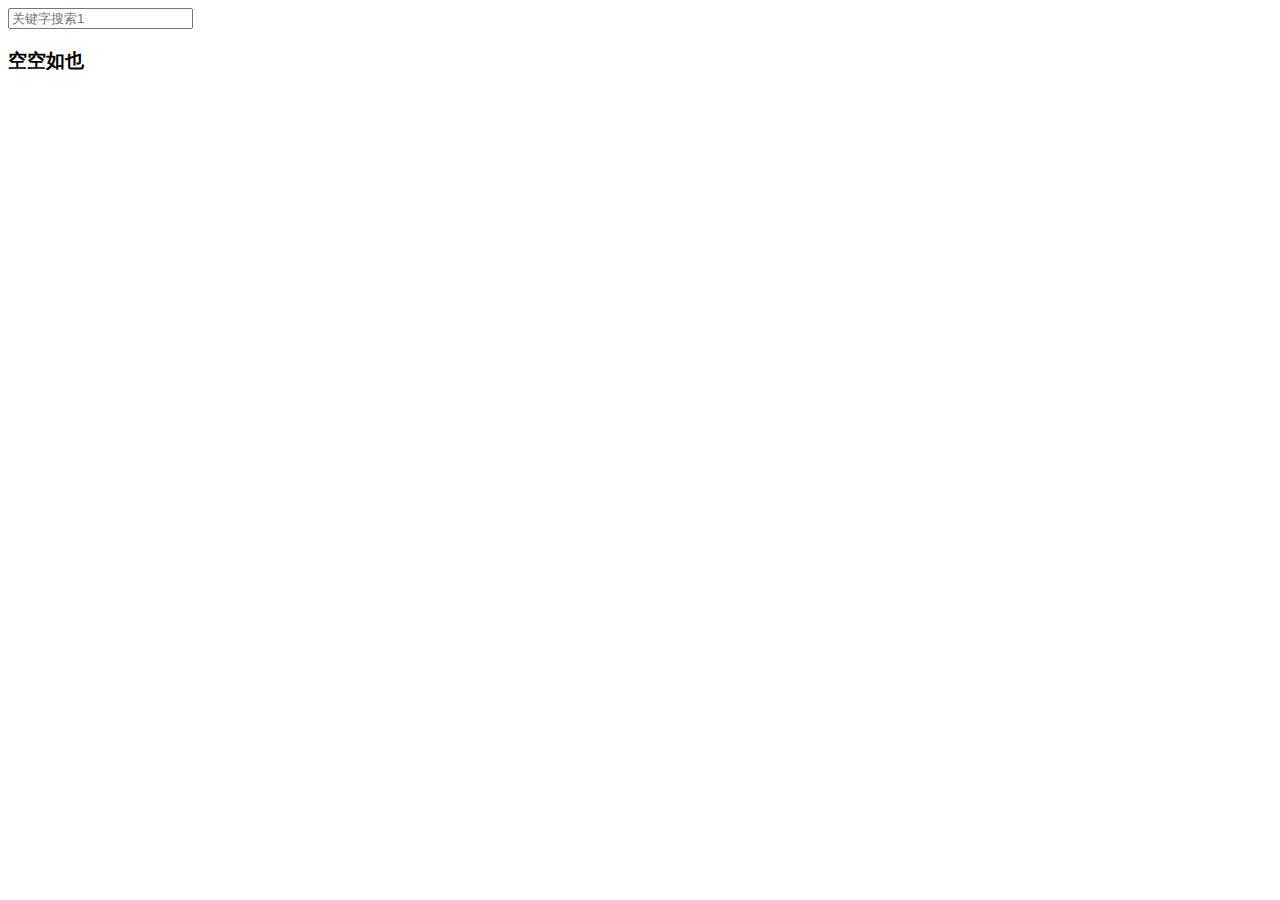
==== views/index.html @ 38bfc39d "首页的模板展示" ====
﻿<!DOCTYPE html>
<html lang="en">

<head>
    <meta charset="UTF-8">
    <meta name="viewport" content="width=device-width, initial-scale=1.0">
    <meta http-equiv="X-UA-Compatible" content="ie=edge">
    <title>Golang</title>

    <link rel="stylesheet" href="assets/css/index.css">

</head>
<body>

    <div class="wrapper">
        <div class="search">
            <input type="text" class="inp" placeholder="关键字搜索1">
        </div>
        <ul class="container"></ul>
        <h3 class="prompt">空空如也</h3>
    </div>
    

    <script src="assets/js/jquery-2.1.1.min.js"></script>
    <script src="assets/js/index.js"></script>
</body>
</html>
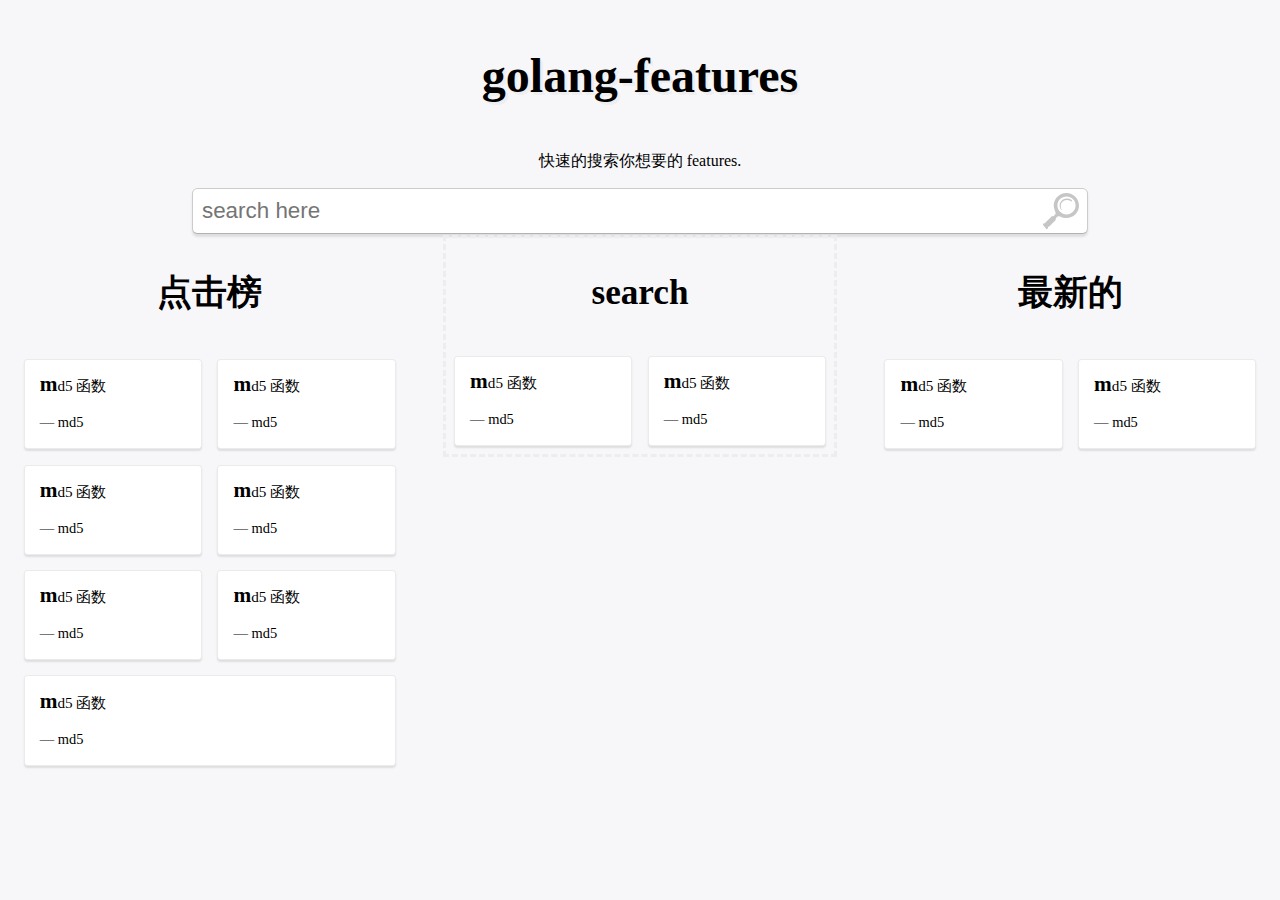
==== commit 6fecd77e: "首页布局页面完成" ====
--- a/views/index.html
+++ b/views/index.html
@@ -1,27 +1,92 @@
 ﻿<!DOCTYPE html>
 <html lang="en">
+<head>
+    <title>golang-features</title>
+    <meta charset="utf-8"/>
+    <meta name="viewport" content="initial-scale=1, maximum-scale=3, minimum-scale=1, user-scalable=no">
+    <link rel="stylesheet" href="/assets/css/index.css">
+</head>
 
-<head>
-    <meta charset="UTF-8">
-    <meta name="viewport" content="width=device-width, initial-scale=1.0">
-    <meta http-equiv="X-UA-Compatible" content="ie=edge">
-    <title>Golang</title>
+<body>
+<header>
+    <h1>
+        <a href="https://github.com/seth-shi/golang-features">golang-features</a>
+    </h1>
+    <p>快速的搜索你想要的 features.</p>
+</header>
 
-    <link rel="stylesheet" href="assets/css/index.css">
+<div class="search">
+    <input type="search" placeholder="search here" required>
+</div>
 
-</head>
-<body>
 
-    <div class="wrapper">
-        <div class="search">
-            <input type="text" class="inp" placeholder="关键字搜索1">
+<div class="container">
+    <div class="box">
+        <h3>点击榜</h3>
+        <div class="box-data">
+            <blockquote>
+                <span>md5 函数</span>
+                <br><cite> — md5 </cite>
+            </blockquote>
+            <blockquote>
+                <span>md5 函数</span>
+                <br><cite> — md5 </cite>
+            </blockquote>
+            <blockquote>
+                <span>md5 函数</span>
+                <br><cite> — md5 </cite>
+            </blockquote>
+            <blockquote>
+                <span>md5 函数</span>
+                <br><cite> — md5 </cite>
+            </blockquote>
+            <blockquote>
+                <span>md5 函数</span>
+                <br><cite> — md5 </cite>
+            </blockquote>
+            <blockquote>
+                <span>md5 函数</span>
+                <br><cite> — md5 </cite>
+            </blockquote>
+            <blockquote>
+                <span>md5 函数</span>
+                <br><cite> — md5 </cite>
+            </blockquote>
         </div>
-        <ul class="container"></ul>
-        <h3 class="prompt">空空如也</h3>
     </div>
-    
+    <div class="box search-box">
+        <h3 id="search-title">search</h3>
+        <div id="data" class="box-data">
+            <blockquote>
+                <span>md5 函数</span>
+                <br><cite> — md5 </cite>
+            </blockquote>
+            <blockquote>
+                <span>md5 函数</span>
+                <br><cite> — md5 </cite>
+            </blockquote>
+        </div>
+    </div>
+    <div class="box">
+        <h3>最新的</h3>
+        <div class="box-data">
+            <blockquote>
+                <span>md5 函数</span>
+                <br><cite> — md5 </cite>
+            </blockquote>
+            <blockquote>
+                <span>md5 函数</span>
+                <br><cite> — md5 </cite>
+            </blockquote>
+        </div>
+    </div>
+</div>
 
-    <script src="assets/js/jquery-2.1.1.min.js"></script>
-    <script src="assets/js/index.js"></script>
+<span class="separator"></span>
+
+<footer>
+
+</footer>
+<script src="/assets/js/jquery-2.1.1.min.js"></script>
 </body>
 </html>--- a/assets/css/index.css
+++ b/assets/css/index.css
@@ -0,0 +1,267 @@
+:root {
+    font-size: 16px;
+}
+
+* {
+    -webkit-box-sizing: border-box;
+    -moz-box-sizing: border-box;
+    box-sizing: border-box;
+}
+
+html {
+    padding: 0 1em;
+    background: #F7F7FA;
+}
+
+body {
+    margin: 1em auto;
+    box-sizing: border-box;
+    font-weight: 300;
+}
+
+header {
+    text-align: center;
+}
+
+header img {
+    height: .8em;
+}
+
+button {
+    outline: none;
+    padding: 0;
+    margin: 0;
+    cursor: pointer;
+}
+
+mark {
+    background: #86BA68;
+}
+
+/**
+ * Typography
+ */
+
+h1 {
+    font-family: Didot, "Vidaloka", serif;
+    font-size: 3em;
+    color: #000;
+    display: inline-block;
+    position: relative;
+    text-shadow: 1px 1px 0 #EDEDED, 3px 3px 0 rgba(0, 0, 0, .05)
+}
+
+h3 {
+    font-family: Didot, "Vidaloka", serif;
+    font-weight: bold;
+    font-size: 2.2em;
+}
+
+
+/* todo: don't need a media query */
+
+@media (max-width: 640px) {
+    h3 {
+        font-size: 5vw;
+    }
+}
+
+h1:hover {
+    text-shadow: 1px 1px 0 #EDEDED, 3px 3px 0 rgba(0, 0, 0, .2)
+}
+
+h1 a {
+    color: #000;
+    text-decoration: none;
+    border-bottom: none;
+}
+
+a {
+    font-family: Didot, "Vidaloka", serif;
+    color: #000;
+    text-decoration: none;
+    padding-bottom: .16rem;
+    border-bottom: 1px solid rgba(0, 0, 0, .3);
+}
+
+
+/**
+ * Input
+ */
+.search {
+    text-align: center;
+}
+input[type="search"] {
+    margin: 0 auto;
+    font-size: 1.4em;
+    border-radius: .25em;
+    background-color: #fff;
+    background-image: url(../images/search-icon.svg);
+    background-repeat: no-repeat;
+    background-position: center right 8px;
+    background-size: 4%;
+    box-shadow: 0 .1em .1em 0 rgba(0, 0, 0, .1);
+    border: solid 1px rgba(0, 0, 0, .2);
+    border-bottom: 1px solid rgba(0, 0, 0, .3);
+    padding: .4em;
+    width: 40em;
+    -webkit-appearance: none;
+    -moz-appearance: none;
+    appearance: none;
+    outline: none;
+}
+
+input[type="search"]::-webkit-search-cancel-button {
+    right: .4em;
+    position: relative;
+}
+
+input[type="search"]:not(:invalid) {
+    background: #fff;
+}
+
+
+/**
+ * Code block
+ */
+
+pre {
+    background: #333;
+    color: #fff;
+    padding: 0 1em;
+    border-radius: .25em;
+    overflow: auto;
+}
+
+pre:first-of-type {
+    margin-top: 2em;
+}
+
+
+.container {
+    display: -webkit-flex; /* Safari */
+    display: flex;
+    flex-direction: row;
+    flex-wrap: wrap;
+    align-items: baseline;
+}
+.search-box {
+    margin: 0 40px;
+    border: #EDEDED 3px dashed;
+}
+.box {
+    flex: 1;
+}
+
+.box h3 {
+    text-align: center;
+}
+
+.box .box-data {
+    display: -webkit-flex;
+    display: -ms-flexbox;
+    display: flex;
+
+    -webkit-justify-content: center;
+    -ms-flex-pack: center;
+    justify-content: center;
+
+    -webkit-flex-wrap: wrap;
+    -ms-flex-wrap: wrap;
+    -o-flex-wrap: wrap;
+    flex-wrap: wrap;
+    flex-direction: row;
+    -webkit-flex-direction: row;
+    -moz-flex-direction: row;
+    -ms-flex-direction: row;
+    -o-flex-direction: row;
+}
+
+/**
+ * Results Cards
+ */
+
+.box blockquote {
+    -webkit-flex-basis: 8em;
+    -ms-flex-preferred-size: 8em;
+    flex-basis: 8em;
+    -webkit-flex-grow: 1;
+    -ms-flex-positive: 1;
+    flex-grow: 1;
+    border: 1px solid black;
+    padding: 1em;
+    border-radius: .25em;
+    background-color: #fff;
+    box-shadow: 0 2px 2px 0 rgba(0, 0, 0, .1);
+    border: solid 1px rgba(155, 155, 155, .2);
+    margin: .5em;
+    font-size: .95em;
+    line-height: 1.3em;
+    font-weight: 400;
+}
+
+.box blockquote:first-letter,
+.box cite {
+    font-family: Didot, "Vidaloka", serif;
+    font-weight: bold;
+    font-size: 1.4em;
+}
+
+.box cite {
+    font-size: .95em;
+    vertical-align: bottom;
+    display: inline-block;
+    font-style: normal;
+    font-weight: 400;
+    margin-top: 1.2em;
+    -webkit-font-smoothing: subpixel-antialiased;
+}
+
+.box.classes blockquote.visible {
+    border-bottom: 5px solid #86BA68;
+    -webkit-order: 1;
+    -ms-flex-order: 1;
+    order: 1;
+}
+
+.box.classes blockquote.hidden {
+    border-bottom: 5px solid #D15E39;
+    display: block;
+    -webkit-order: 2;
+    -ms-flex-order: 2;
+    order: 2;
+}
+
+/**
+ * Footer
+ */
+
+footer {
+    padding: 2em 0 0;
+}
+
+@media (max-width: 640px) {
+    footer {
+        font-size: .8em;
+        padding: 1em 0;
+        line-height: 2;
+        text-align: center;
+    }
+    footer .pull-right {
+        width: 100%;
+        float: left;
+    }
+}
+
+
+/**
+ * Generic classes
+ */
+
+.hidden {
+    display: none;
+}
+
+.pull-right {
+    float: right;
+}
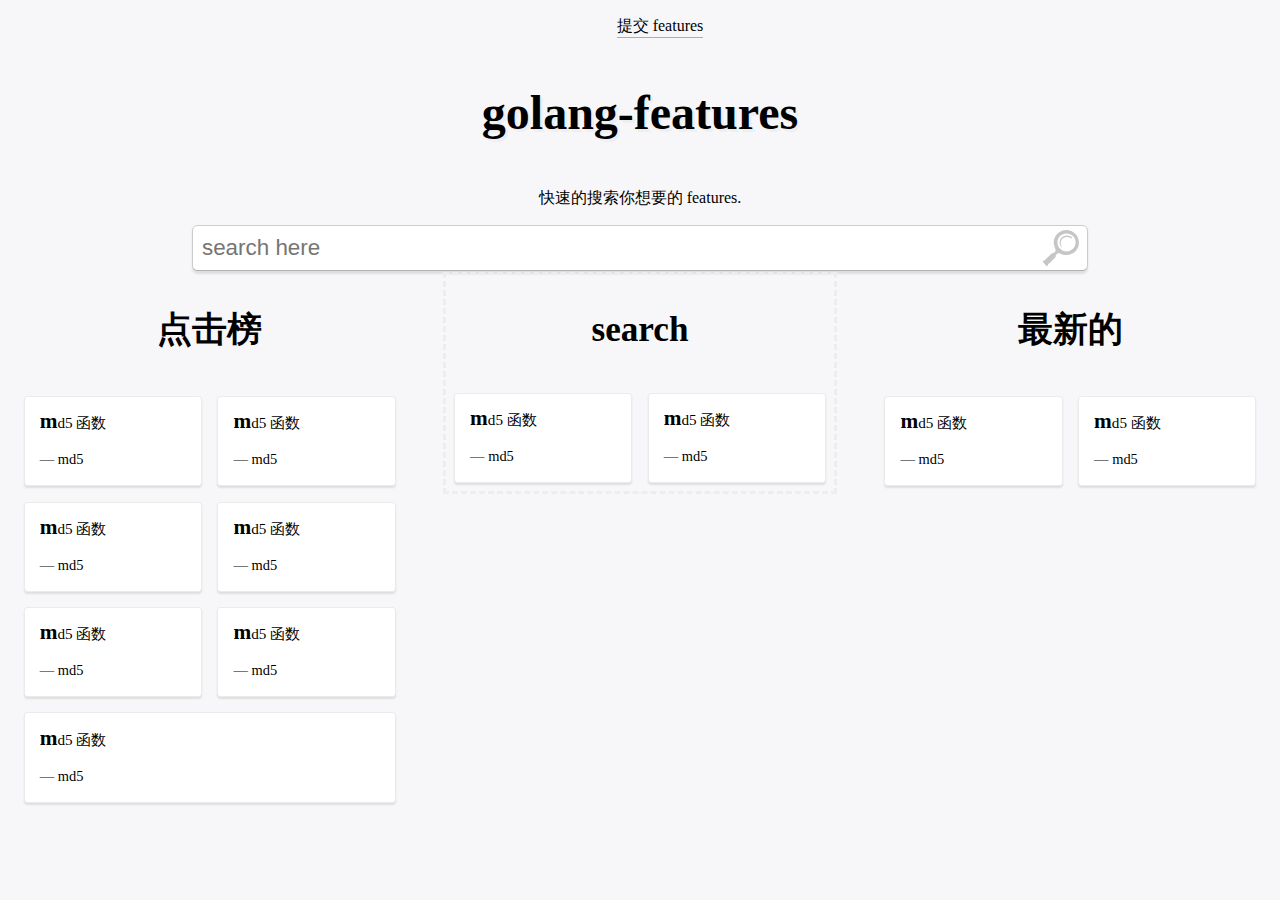
==== commit 2e56c9ed: "前端的提交" ====
--- a/views/index.html
+++ b/views/index.html
@@ -9,6 +9,9 @@
 
 <body>
 <header>
+    <ul>
+        <li><a href="/features/create">提交 features</a></li>
+    </ul>
     <h1>
         <a href="https://github.com/seth-shi/golang-features">golang-features</a>
     </h1>
--- a/assets/css/index.css
+++ b/assets/css/index.css
@@ -36,6 +36,9 @@
 
 mark {
     background: #86BA68;
+}
+ul li {
+    list-style: none;
 }
 
 /**
